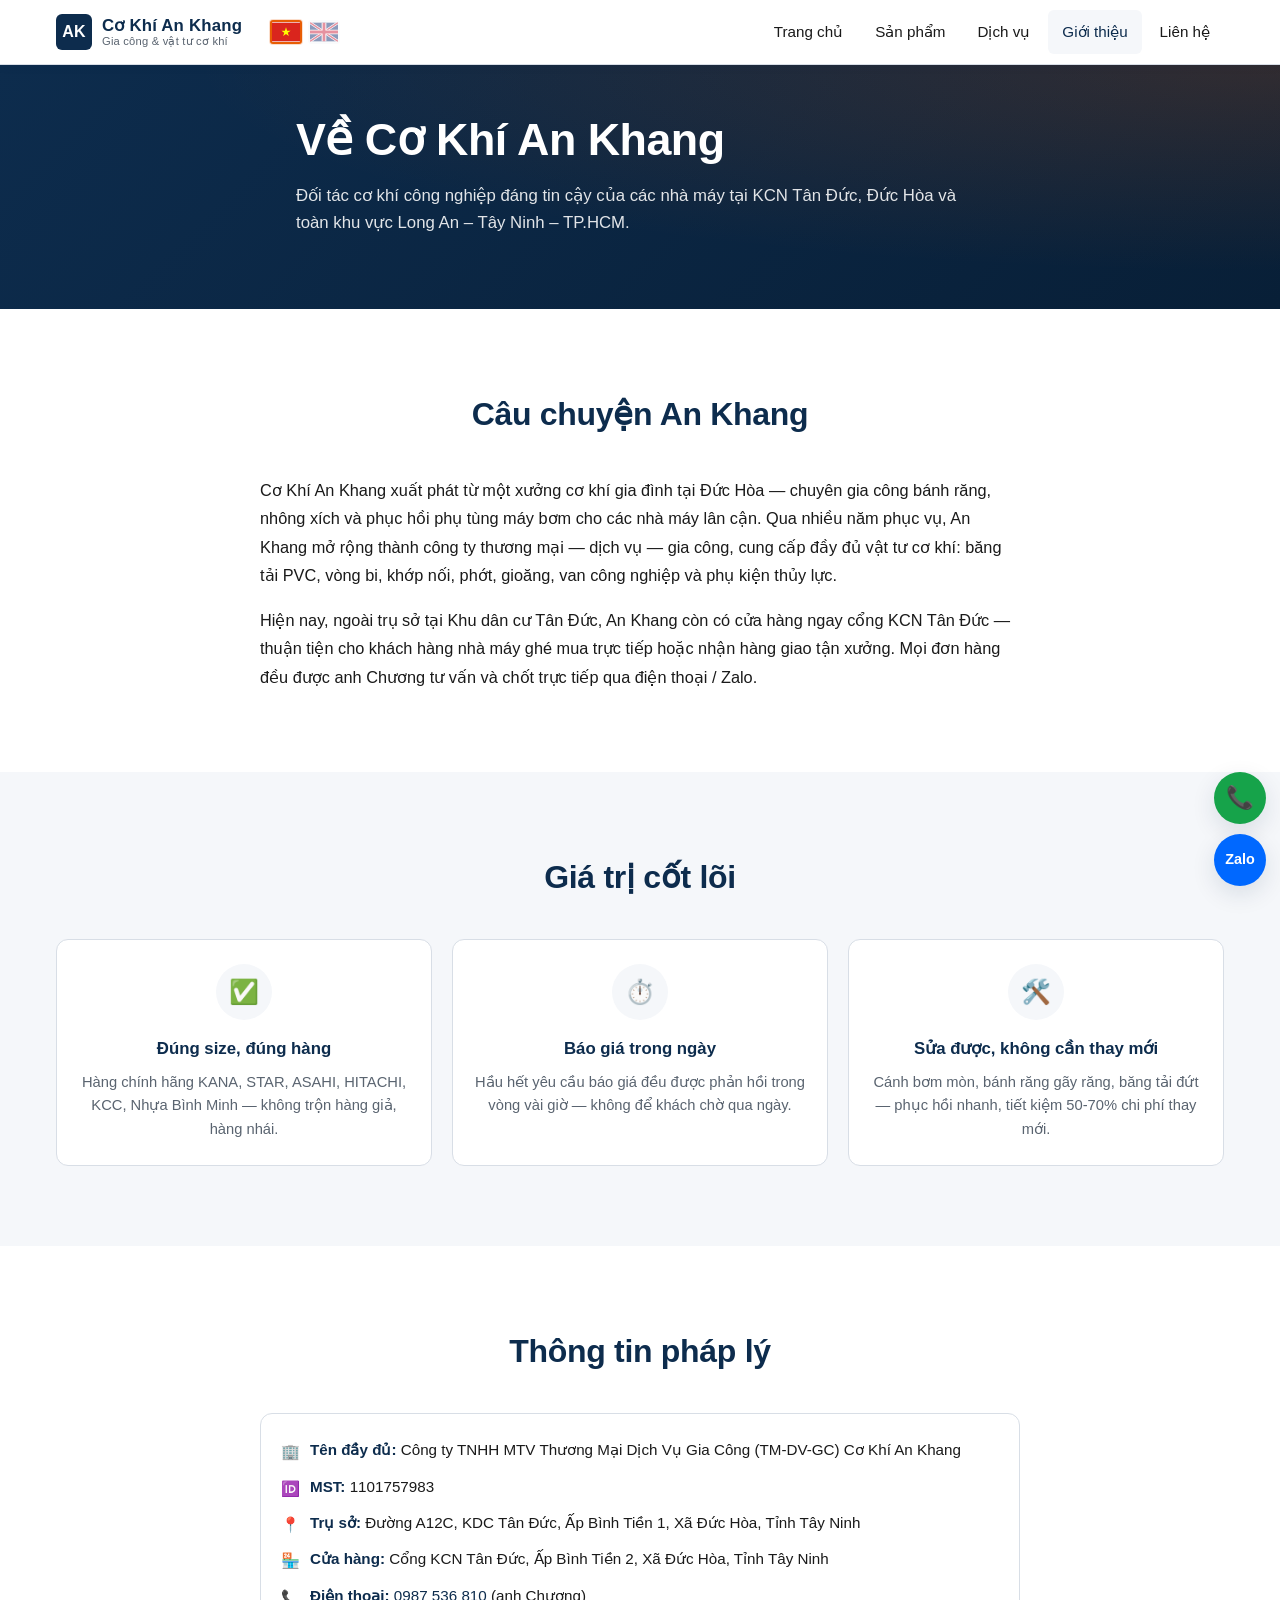
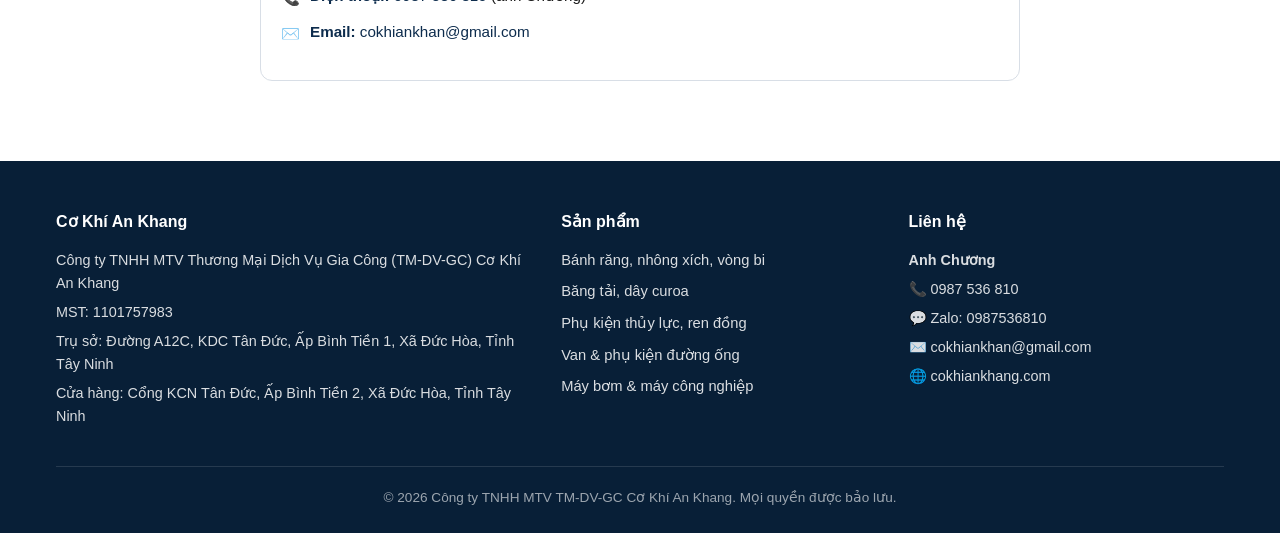
==== about.html @ b1b19499 "Initial commit: Cơ Khí An Khang bilingual industrial website 5 trang HTML (index, products, services" ====
<!DOCTYPE html>
<html lang="vi">
<head>
  <meta charset="UTF-8">
  <meta name="viewport" content="width=device-width, initial-scale=1.0">
  <title>Giới thiệu | Cơ Khí An Khang</title>
  <meta name="description" content="Giới thiệu Công ty TNHH MTV TM-DV-GC Cơ Khí An Khang — chuyên gia công cơ khí công nghiệp và cung cấp vật tư cơ khí, phụ kiện thủy lực tại Đức Hòa, Tây Ninh.">
  <meta property="og:title" content="Giới thiệu | Cơ Khí An Khang">
  <meta property="og:description" content="Công ty Cơ Khí An Khang tại KCN Tân Đức — gia công cơ khí, vật tư công nghiệp, phụ kiện thủy lực, băng tải, máy bơm.">
  <meta property="og:url" content="https://cokhiankhang.com/about.html">
  <link rel="canonical" href="https://cokhiankhang.com/about.html">
  <link rel="stylesheet" href="assets/css/style.css">
</head>
<body>
  <header class="site-header">
    <div class="container header-inner">
      <a href="index.html" class="logo">
        <span class="logo-mark">AK</span>
        <span class="logo-text">
          <span>Cơ Khí An Khang</span>
          <small data-vi="Gia công & vật tư cơ khí" data-en="Machining & industrial supplies">Gia công &amp; vật tư cơ khí</small>
        </span>
      </a>
      <div class="lang-switcher" role="group" aria-label="Chọn ngôn ngữ / Choose language">
        <button class="lang-btn is-active" data-lang="vi" aria-label="Tiếng Việt" aria-pressed="true">
          <svg viewBox="0 0 30 20" xmlns="http://www.w3.org/2000/svg" aria-hidden="true">
            <rect width="30" height="20" fill="#da251d"/>
            <polygon points="15,5 16.18,8.55 19.94,8.55 16.88,10.76 18.06,14.32 15,12.12 11.94,14.32 13.12,10.76 10.06,8.55 13.82,8.55" fill="#ffff00"/>
          </svg>
        </button>
        <button class="lang-btn" data-lang="en" aria-label="English" aria-pressed="false">
          <svg viewBox="0 0 30 20" xmlns="http://www.w3.org/2000/svg" aria-hidden="true">
            <rect width="30" height="20" fill="#012169"/>
            <path d="M0,0 L30,20 M30,0 L0,20" stroke="#fff" stroke-width="3"/>
            <path d="M0,0 L30,20 M30,0 L0,20" stroke="#c8102e" stroke-width="1.5"/>
            <path d="M15,0 V20 M0,10 H30" stroke="#fff" stroke-width="5"/>
            <path d="M15,0 V20 M0,10 H30" stroke="#c8102e" stroke-width="3"/>
          </svg>
        </button>
      </div>
      <button class="nav-toggle" aria-label="Mở menu" aria-expanded="false"><span></span></button>
      <nav class="main-nav" aria-label="Điều hướng chính">
        <ul>
          <li><a href="index.html"    data-vi="Trang chủ"   data-en="Home">Trang chủ</a></li>
          <li><a href="products.html" data-vi="Sản phẩm"    data-en="Products">Sản phẩm</a></li>
          <li><a href="services.html" data-vi="Dịch vụ"     data-en="Services">Dịch vụ</a></li>
          <li><a href="about.html"    data-vi="Giới thiệu"  data-en="About">Giới thiệu</a></li>
          <li><a href="contact.html"  data-vi="Liên hệ"     data-en="Contact">Liên hệ</a></li>
        </ul>
      </nav>
    </div>
  </header>

  <main>
    <section class="hero" style="padding:48px 0">
      <div class="container hero-content">
        <h1 data-vi="Về Cơ Khí An Khang" data-en="About Cơ Khí An Khang">Về Cơ Khí An Khang</h1>
        <p data-vi="Đối tác cơ khí công nghiệp đáng tin cậy của các nhà máy tại KCN Tân Đức, Đức Hòa và toàn khu vực Long An – Tây Ninh – TP.HCM." data-en="A trusted industrial-mechanical partner for factories at Tân Đức Industrial Zone, Đức Hòa, and across Long An – Tây Ninh – Ho Chi Minh City.">
          Đối tác cơ khí công nghiệp đáng tin cậy của các nhà máy tại KCN Tân Đức, Đức Hòa và toàn khu vực Long An – Tây Ninh – TP.HCM.
        </p>
      </div>
    </section>

    <section>
      <div class="container">
        <div class="section-head">
          <h2 data-vi="Câu chuyện An Khang" data-en="Our story">Câu chuyện An Khang</h2>
        </div>
        <div style="max-width:760px; margin:0 auto; font-size:1.02rem; line-height:1.75">
          <p data-vi="Cơ Khí An Khang xuất phát từ một xưởng cơ khí gia đình tại Đức Hòa — chuyên gia công bánh răng, nhông xích và phục hồi phụ tùng máy bơm cho các nhà máy lân cận. Qua nhiều năm phục vụ, An Khang mở rộng thành công ty thương mại — dịch vụ — gia công, cung cấp đầy đủ vật tư cơ khí: băng tải PVC, vòng bi, khớp nối, phớt, gioăng, van công nghiệp và phụ kiện thủy lực." data-en="Cơ Khí An Khang began as a family workshop in Đức Hòa, machining gears, sprockets and rebuilding pump parts for nearby factories. Over the years it grew into a trade-service-machining company, supplying a full range of mechanical materials: PVC belts, bearings, couplings, seals, gaskets, industrial valves and hydraulic fittings.">
            Cơ Khí An Khang xuất phát từ một xưởng cơ khí gia đình tại Đức Hòa — chuyên gia công bánh răng, nhông xích và phục hồi phụ tùng máy bơm cho các nhà máy lân cận. Qua nhiều năm phục vụ, An Khang mở rộng thành công ty thương mại — dịch vụ — gia công, cung cấp đầy đủ vật tư cơ khí: băng tải PVC, vòng bi, khớp nối, phớt, gioăng, van công nghiệp và phụ kiện thủy lực.
          </p>
          <p class="mt-2" data-vi="Hiện nay, ngoài trụ sở tại Khu dân cư Tân Đức, An Khang còn có cửa hàng ngay cổng KCN Tân Đức — thuận tiện cho khách hàng nhà máy ghé mua trực tiếp hoặc nhận hàng giao tận xưởng. Mọi đơn hàng đều được anh Chương tư vấn và chốt trực tiếp qua điện thoại / Zalo." data-en="Today, beyond our headquarters in the Tân Đức Residential Area, An Khang also operates a shop right at the gate of Tân Đức Industrial Zone — convenient for factory customers to walk in or receive on-site delivery. All orders are advised and confirmed directly by Mr. Chương via phone or Zalo.">
            Hiện nay, ngoài trụ sở tại Khu dân cư Tân Đức, An Khang còn có cửa hàng ngay cổng KCN Tân Đức — thuận tiện cho khách hàng nhà máy ghé mua trực tiếp hoặc nhận hàng giao tận xưởng. Mọi đơn hàng đều được anh Chương tư vấn và chốt trực tiếp qua điện thoại / Zalo.
          </p>
        </div>
      </div>
    </section>

    <section class="alt">
      <div class="container">
        <div class="section-head">
          <h2 data-vi="Giá trị cốt lõi" data-en="Core values">Giá trị cốt lõi</h2>
        </div>
        <div class="feature-grid">
          <div class="feature">
            <div class="feature-icon">✅</div>
            <h3 data-vi="Đúng size, đúng hàng" data-en="Right part, right size">Đúng size, đúng hàng</h3>
            <p data-vi="Hàng chính hãng KANA, STAR, ASAHI, HITACHI, KCC, Nhựa Bình Minh — không trộn hàng giả, hàng nhái." data-en="Genuine KANA, STAR, ASAHI, HITACHI, KCC, Bình Minh Plastic — never mixed with counterfeits.">Hàng chính hãng KANA, STAR, ASAHI, HITACHI, KCC, Nhựa Bình Minh — không trộn hàng giả, hàng nhái.</p>
          </div>
          <div class="feature">
            <div class="feature-icon">⏱️</div>
            <h3 data-vi="Báo giá trong ngày" data-en="Same-day quotes">Báo giá trong ngày</h3>
            <p data-vi="Hầu hết yêu cầu báo giá đều được phản hồi trong vòng vài giờ — không để khách chờ qua ngày." data-en="Most quotes are returned within hours — we never make customers wait overnight.">Hầu hết yêu cầu báo giá đều được phản hồi trong vòng vài giờ — không để khách chờ qua ngày.</p>
          </div>
          <div class="feature">
            <div class="feature-icon">🛠️</div>
            <h3 data-vi="Sửa được, không cần thay mới" data-en="Repair before replace">Sửa được, không cần thay mới</h3>
            <p data-vi="Cánh bơm mòn, bánh răng gãy răng, băng tải đứt — phục hồi nhanh, tiết kiệm 50-70% chi phí thay mới." data-en="Worn impellers, broken gears, torn belts — quick rebuild saves 50-70% vs. buying new.">Cánh bơm mòn, bánh răng gãy răng, băng tải đứt — phục hồi nhanh, tiết kiệm 50-70% chi phí thay mới.</p>
          </div>
        </div>
      </div>
    </section>

    <section>
      <div class="container">
        <div class="section-head">
          <h2 data-vi="Thông tin pháp lý" data-en="Legal information">Thông tin pháp lý</h2>
        </div>
        <div class="contact-card" style="max-width:760px; margin:0 auto">
          <div class="meta"><span class="icon">🏢</span><span><strong data-vi="Tên đầy đủ:" data-en="Full name:">Tên đầy đủ:</strong> Công ty TNHH MTV Thương Mại Dịch Vụ Gia Công (TM-DV-GC) Cơ Khí An Khang</span></div>
          <div class="meta"><span class="icon">🆔</span><span><strong>MST:</strong> 1101757983</span></div>
          <div class="meta"><span class="icon">📍</span><span><strong data-vi="Trụ sở:" data-en="Headquarters:">Trụ sở:</strong> <span data-vi="Đường A12C, KDC Tân Đức, Ấp Bình Tiền 1, Xã Đức Hòa, Tỉnh Tây Ninh" data-en="A12C St, Tân Đức Residential Area, Hamlet Bình Tiền 1, Đức Hòa Commune, Tây Ninh Province">Đường A12C, KDC Tân Đức, Ấp Bình Tiền 1, Xã Đức Hòa, Tỉnh Tây Ninh</span></span></div>
          <div class="meta"><span class="icon">🏪</span><span><strong data-vi="Cửa hàng:" data-en="Shop:">Cửa hàng:</strong> <span data-vi="Cổng KCN Tân Đức, Ấp Bình Tiền 2, Xã Đức Hòa, Tỉnh Tây Ninh" data-en="Tân Đức IZ gate, Hamlet Bình Tiền 2, Đức Hòa Commune, Tây Ninh Province">Cổng KCN Tân Đức, Ấp Bình Tiền 2, Xã Đức Hòa, Tỉnh Tây Ninh</span></span></div>
          <div class="meta"><span class="icon">📞</span><span><strong data-vi="Điện thoại:" data-en="Phone:">Điện thoại:</strong> <a href="tel:+84987536810">0987 536 810</a> (<span data-vi="anh Chương" data-en="Mr. Chương">anh Chương</span>)</span></div>
          <div class="meta"><span class="icon">✉️</span><span><strong>Email:</strong> <a href="mailto:cokhiankhan@gmail.com">cokhiankhan@gmail.com</a></span></div>
        </div>
      </div>
    </section>
  </main>

  <footer class="site-footer">
    <div class="container">
      <div class="footer-grid">
        <div>
          <h4>Cơ Khí An Khang</h4>
          <span class="meta">Công ty TNHH MTV Thương Mại Dịch Vụ Gia Công (TM-DV-GC) Cơ Khí An Khang</span>
          <span class="meta">MST: 1101757983</span>
          <span class="meta" data-vi="Trụ sở: Đường A12C, KDC Tân Đức, Ấp Bình Tiền 1, Xã Đức Hòa, Tỉnh Tây Ninh" data-en="HQ: A12C St, Tân Đức Residential Area, Hamlet Bình Tiền 1, Đức Hòa, Tây Ninh">Trụ sở: Đường A12C, KDC Tân Đức, Ấp Bình Tiền 1, Xã Đức Hòa, Tỉnh Tây Ninh</span>
          <span class="meta" data-vi="Cửa hàng: Cổng KCN Tân Đức, Ấp Bình Tiền 2, Xã Đức Hòa, Tỉnh Tây Ninh" data-en="Shop: Tân Đức Industrial Zone gate, Hamlet Bình Tiền 2, Đức Hòa, Tây Ninh">Cửa hàng: Cổng KCN Tân Đức, Ấp Bình Tiền 2, Xã Đức Hòa, Tỉnh Tây Ninh</span>
        </div>
        <div>
          <h4 data-vi="Sản phẩm" data-en="Products">Sản phẩm</h4>
          <ul>
            <li><a href="products.html?cat=transmission" data-vi="Bánh răng, nhông xích, vòng bi" data-en="Gears, sprockets, bearings">Bánh răng, nhông xích, vòng bi</a></li>
            <li><a href="products.html?cat=belts" data-vi="Băng tải, dây curoa" data-en="Conveyor belts">Băng tải, dây curoa</a></li>
            <li><a href="products.html?cat=hydraulic" data-vi="Phụ kiện thủy lực, ren đồng" data-en="Hydraulic fittings">Phụ kiện thủy lực, ren đồng</a></li>
            <li><a href="products.html?cat=valves" data-vi="Van & phụ kiện đường ống" data-en="Valves & pipe fittings">Van &amp; phụ kiện đường ống</a></li>
            <li><a href="products.html?cat=machinery" data-vi="Máy bơm & máy công nghiệp" data-en="Pumps & machinery">Máy bơm &amp; máy công nghiệp</a></li>
          </ul>
        </div>
        <div>
          <h4 data-vi="Liên hệ" data-en="Contact">Liên hệ</h4>
          <span class="meta"><strong data-vi="Anh Chương" data-en="Mr. Chương">Anh Chương</strong></span>
          <span class="meta">📞 <a href="tel:+84987536810">0987 536 810</a></span>
          <span class="meta">💬 <a href="https://zalo.me/0987536810" target="_blank" rel="noopener">Zalo: 0987536810</a></span>
          <span class="meta">✉️ <a href="mailto:cokhiankhan@gmail.com">cokhiankhan@gmail.com</a></span>
          <span class="meta">🌐 <a href="https://cokhiankhang.com">cokhiankhang.com</a></span>
        </div>
      </div>
      <div class="footer-bottom">
        <span data-vi="© 2026 Công ty TNHH MTV TM-DV-GC Cơ Khí An Khang. Mọi quyền được bảo lưu." data-en="© 2026 An Khang Mechanical Co., Ltd. All rights reserved.">© 2026 Công ty TNHH MTV TM-DV-GC Cơ Khí An Khang. Mọi quyền được bảo lưu.</span>
      </div>
    </div>
  </footer>

  <div class="float-contact">
    <a class="phone" href="tel:+84987536810" aria-label="Gọi điện thoại">📞</a>
    <a class="zalo" href="https://zalo.me/0987536810" target="_blank" rel="noopener" aria-label="Chat Zalo">Zalo</a>
  </div>

  <script src="assets/js/products.js"></script>
  <script src="assets/js/i18n.js"></script>
  <script src="assets/js/main.js"></script>
</body>
</html>
---- assets/css/style.css ----
/* ========================================
   Cơ Khí An Khang — Global stylesheet
   Mobile-first. Test from 360px → desktop.
   ======================================== */

:root {
  --c-primary: #0d2c4d;
  --c-primary-dark: #081f37;
  --c-primary-light: #1e4a78;
  --c-accent: #e85d04;
  --c-accent-dark: #c14a02;
  --c-text: #1a1a1a;
  --c-text-muted: #5a6470;
  --c-bg: #ffffff;
  --c-bg-alt: #f5f7fa;
  --c-border: #d8dee6;
  --c-shadow: 0 2px 8px rgba(13, 44, 77, 0.08);
  --c-shadow-lg: 0 8px 24px rgba(13, 44, 77, 0.12);
  --radius: 6px;
  --radius-lg: 12px;
  --container: 1200px;
  --header-h: 64px;
}

* { box-sizing: border-box; margin: 0; padding: 0; }

html { scroll-behavior: smooth; }

body {
  font-family: -apple-system, BlinkMacSystemFont, "Segoe UI", Roboto, "Helvetica Neue", Arial, sans-serif;
  font-size: 16px;
  line-height: 1.6;
  color: var(--c-text);
  background: var(--c-bg);
  -webkit-font-smoothing: antialiased;
}

img { max-width: 100%; height: auto; display: block; }
a { color: var(--c-primary); text-decoration: none; }
a:hover { color: var(--c-accent); }
button { cursor: pointer; font: inherit; border: none; background: none; }

.container {
  max-width: var(--container);
  margin: 0 auto;
  padding: 0 16px;
}

/* ========== Header ========== */
.site-header {
  position: sticky;
  top: 0;
  z-index: 100;
  background: var(--c-bg);
  border-bottom: 1px solid var(--c-border);
  box-shadow: var(--c-shadow);
}

.header-inner {
  display: flex;
  align-items: center;
  justify-content: space-between;
  height: var(--header-h);
  gap: 12px;
}

.logo {
  display: flex;
  align-items: center;
  gap: 10px;
  color: var(--c-primary);
  font-weight: 700;
  font-size: 1.05rem;
  letter-spacing: 0.2px;
}

.logo-mark {
  width: 36px;
  height: 36px;
  background: var(--c-primary);
  color: #fff;
  border-radius: var(--radius);
  display: grid;
  place-items: center;
  font-weight: 800;
  font-size: 1rem;
  flex-shrink: 0;
}

.logo-text { display: flex; flex-direction: column; line-height: 1.1; }
.logo-text small { font-size: 0.7rem; font-weight: 500; color: var(--c-text-muted); }

/* Mobile nav toggle */
.nav-toggle {
  display: block;
  width: 40px;
  height: 40px;
  position: relative;
  z-index: 110;
}
.nav-toggle span,
.nav-toggle span::before,
.nav-toggle span::after {
  position: absolute;
  display: block;
  width: 22px;
  height: 2px;
  background: var(--c-primary);
  transition: transform 0.2s ease, opacity 0.2s ease;
}
.nav-toggle span { left: 9px; top: 50%; transform: translateY(-50%); }
.nav-toggle span::before { content: ""; top: -7px; }
.nav-toggle span::after  { content: ""; top:  7px; }
.nav-toggle.is-open span { background: transparent; }
.nav-toggle.is-open span::before { transform: rotate(45deg) translate(5px, 5px); }
.nav-toggle.is-open span::after  { transform: rotate(-45deg) translate(5px, -5px); }

.main-nav {
  position: fixed;
  inset: var(--header-h) 0 0 0;
  background: var(--c-bg);
  padding: 24px 16px;
  transform: translateY(-100%);
  transition: transform 0.25s ease;
  border-bottom: 1px solid var(--c-border);
  overflow-y: auto;
}
.main-nav.is-open { transform: translateY(0); }

.main-nav ul { list-style: none; display: flex; flex-direction: column; gap: 4px; }
.main-nav a {
  display: block;
  padding: 12px 14px;
  border-radius: var(--radius);
  color: var(--c-text);
  font-weight: 500;
}
.main-nav a:hover, .main-nav a.is-active {
  background: var(--c-bg-alt);
  color: var(--c-primary);
}

/* Language switcher (2 flags) */
.lang-switcher {
  display: flex;
  align-items: center;
  gap: 6px;
  margin-left: auto;
  margin-right: 8px;
}
.lang-btn {
  width: 32px;
  height: 24px;
  border-radius: 3px;
  overflow: hidden;
  opacity: 0.45;
  transition: opacity 0.2s ease, transform 0.15s ease, box-shadow 0.2s ease;
  border: 2px solid transparent;
  padding: 0;
  background: var(--c-bg-alt);
  display: grid;
  place-items: center;
}
.lang-btn:hover { opacity: 0.85; transform: scale(1.05); }
.lang-btn.is-active {
  opacity: 1;
  border-color: var(--c-accent);
  box-shadow: 0 0 0 1px rgba(232, 93, 4, 0.2);
}
.lang-btn svg { width: 100%; height: 100%; display: block; }

/* ========== Hero ========== */
.hero {
  background: linear-gradient(135deg, var(--c-primary) 0%, var(--c-primary-dark) 100%);
  color: #fff;
  padding: 56px 0 64px;
  position: relative;
  overflow: hidden;
}
.hero::before {
  content: "";
  position: absolute;
  inset: 0;
  background: radial-gradient(ellipse at top right, rgba(232, 93, 4, 0.18), transparent 60%);
  pointer-events: none;
}
.hero-content { position: relative; max-width: 720px; }
.hero h1 {
  font-size: 1.85rem;
  line-height: 1.2;
  margin-bottom: 16px;
  font-weight: 800;
  letter-spacing: -0.5px;
}
.hero p {
  font-size: 1.05rem;
  color: rgba(255, 255, 255, 0.88);
  margin-bottom: 24px;
}
.hero-cta { display: flex; flex-wrap: wrap; gap: 12px; }

/* ========== Buttons ========== */
.btn {
  display: inline-flex;
  align-items: center;
  justify-content: center;
  gap: 8px;
  padding: 12px 22px;
  border-radius: var(--radius);
  font-weight: 600;
  font-size: 0.95rem;
  text-align: center;
  transition: transform 0.15s ease, box-shadow 0.2s ease, background 0.2s ease;
  border: 2px solid transparent;
  cursor: pointer;
}
.btn-primary {
  background: var(--c-accent);
  color: #fff;
}
.btn-primary:hover {
  background: var(--c-accent-dark);
  color: #fff;
  transform: translateY(-1px);
  box-shadow: var(--c-shadow-lg);
}
.btn-outline {
  background: transparent;
  color: #fff;
  border-color: rgba(255,255,255,0.4);
}
.btn-outline:hover {
  background: rgba(255,255,255,0.1);
  color: #fff;
  border-color: #fff;
}
.btn-secondary {
  background: var(--c-bg-alt);
  color: var(--c-primary);
  border-color: var(--c-border);
}
.btn-secondary:hover {
  background: var(--c-primary);
  color: #fff;
  border-color: var(--c-primary);
}
.btn-block { width: 100%; }

/* ========== Sections ========== */
section { padding: 56px 0; }
section.alt { background: var(--c-bg-alt); }

.section-head { text-align: center; margin-bottom: 36px; }
.section-head h2 {
  font-size: 1.6rem;
  color: var(--c-primary);
  margin-bottom: 8px;
  font-weight: 800;
  letter-spacing: -0.3px;
}
.section-head p { color: var(--c-text-muted); max-width: 640px; margin: 0 auto; }

/* ========== Service cards ========== */
.feature-grid {
  display: grid;
  gap: 20px;
  grid-template-columns: 1fr;
}
.feature {
  background: var(--c-bg);
  border: 1px solid var(--c-border);
  border-radius: var(--radius-lg);
  padding: 24px 20px;
  text-align: center;
  transition: transform 0.2s ease, box-shadow 0.2s ease, border-color 0.2s ease;
}
.feature:hover {
  transform: translateY(-3px);
  box-shadow: var(--c-shadow-lg);
  border-color: var(--c-primary-light);
}
.feature-icon {
  width: 56px;
  height: 56px;
  margin: 0 auto 16px;
  background: var(--c-bg-alt);
  border-radius: 50%;
  display: grid;
  place-items: center;
  color: var(--c-accent);
  font-size: 1.5rem;
}
.feature h3 {
  font-size: 1.05rem;
  margin-bottom: 8px;
  color: var(--c-primary);
}
.feature p { color: var(--c-text-muted); font-size: 0.92rem; }

/* ========== Category chips ========== */
.category-tabs {
  display: flex;
  flex-wrap: wrap;
  gap: 8px;
  justify-content: center;
  margin-bottom: 28px;
}
.category-tab {
  padding: 8px 16px;
  border-radius: 999px;
  background: var(--c-bg-alt);
  color: var(--c-text-muted);
  font-size: 0.9rem;
  font-weight: 600;
  border: 1px solid var(--c-border);
  transition: all 0.15s ease;
}
.category-tab:hover { color: var(--c-primary); border-color: var(--c-primary-light); }
.category-tab.is-active {
  background: var(--c-primary);
  color: #fff;
  border-color: var(--c-primary);
}

/* ========== Product grid ========== */
.product-grid {
  display: grid;
  gap: 16px;
  grid-template-columns: repeat(2, 1fr);
}

.product-card {
  background: var(--c-bg);
  border: 1px solid var(--c-border);
  border-radius: var(--radius);
  overflow: hidden;
  transition: transform 0.2s ease, box-shadow 0.2s ease;
  display: flex;
  flex-direction: column;
}
.product-card:hover {
  transform: translateY(-2px);
  box-shadow: var(--c-shadow-lg);
}
.product-img {
  aspect-ratio: 4 / 3;
  background: var(--c-bg-alt);
  overflow: hidden;
}
.product-img img {
  width: 100%;
  height: 100%;
  object-fit: cover;
  transition: transform 0.4s ease;
}
.product-card:hover .product-img img { transform: scale(1.04); }
.product-body { padding: 12px; flex: 1; display: flex; flex-direction: column; gap: 6px; }
.product-cat {
  font-size: 0.7rem;
  font-weight: 700;
  color: var(--c-accent);
  text-transform: uppercase;
  letter-spacing: 0.5px;
}
.product-name {
  font-size: 0.92rem;
  font-weight: 600;
  color: var(--c-primary);
  line-height: 1.3;
}
.product-card .btn {
  margin-top: auto;
  padding: 8px 12px;
  font-size: 0.85rem;
}

/* ========== Contact info / cards ========== */
.contact-grid {
  display: grid;
  gap: 20px;
  grid-template-columns: 1fr;
}
.contact-card {
  background: var(--c-bg);
  border: 1px solid var(--c-border);
  border-radius: var(--radius-lg);
  padding: 24px 20px;
}
.contact-card h3 {
  color: var(--c-primary);
  margin-bottom: 12px;
  font-size: 1.1rem;
}
.contact-card .meta {
  display: flex;
  align-items: flex-start;
  gap: 10px;
  margin-bottom: 10px;
  color: var(--c-text);
  font-size: 0.95rem;
}
.contact-card .meta strong { color: var(--c-primary); }
.contact-card .meta .icon { color: var(--c-accent); flex-shrink: 0; margin-top: 2px; }

/* ========== Form ========== */
.form { display: flex; flex-direction: column; gap: 16px; }
.form-group { display: flex; flex-direction: column; gap: 6px; }
.form-group label {
  font-size: 0.9rem;
  font-weight: 600;
  color: var(--c-primary);
}
.form-group label .req { color: var(--c-accent); }
.form-group input,
.form-group textarea,
.form-group select {
  padding: 12px 14px;
  border: 1px solid var(--c-border);
  border-radius: var(--radius);
  font: inherit;
  background: var(--c-bg);
  color: var(--c-text);
  transition: border-color 0.15s ease, box-shadow 0.15s ease;
}
.form-group input:focus,
.form-group textarea:focus,
.form-group select:focus {
  outline: none;
  border-color: var(--c-primary-light);
  box-shadow: 0 0 0 3px rgba(30, 74, 120, 0.12);
}
.form-group textarea { resize: vertical; min-height: 120px; }
.form .hint { color: var(--c-text-muted); font-size: 0.85rem; }

/* ========== Footer ========== */
.site-footer {
  background: var(--c-primary-dark);
  color: rgba(255,255,255,0.85);
  padding: 48px 0 24px;
  font-size: 0.92rem;
}
.footer-grid {
  display: grid;
  gap: 32px;
  grid-template-columns: 1fr;
  margin-bottom: 32px;
}
.site-footer h4 {
  color: #fff;
  font-size: 1rem;
  margin-bottom: 14px;
  font-weight: 700;
}
.site-footer a { color: rgba(255,255,255,0.85); }
.site-footer a:hover { color: var(--c-accent); }
.site-footer ul { list-style: none; display: flex; flex-direction: column; gap: 8px; }
.site-footer .meta { display: block; margin-bottom: 6px; font-size: 0.9rem; }
.footer-bottom {
  border-top: 1px solid rgba(255,255,255,0.12);
  padding-top: 20px;
  text-align: center;
  font-size: 0.85rem;
  color: rgba(255,255,255,0.6);
}

/* ========== Floating contact ========== */
.float-contact {
  position: fixed;
  right: 14px;
  bottom: 14px;
  display: flex;
  flex-direction: column;
  gap: 10px;
  z-index: 90;
}
.float-contact a {
  width: 52px;
  height: 52px;
  border-radius: 50%;
  display: grid;
  place-items: center;
  color: #fff;
  font-size: 1.4rem;
  box-shadow: var(--c-shadow-lg);
  transition: transform 0.15s ease;
}
.float-contact a:hover { transform: scale(1.08); color: #fff; }
.float-contact .phone { background: #16a34a; }
.float-contact .zalo  { background: #0068ff; font-weight: 800; font-size: 0.9rem; }

/* ========== Utility ========== */
.text-center { text-align: center; }
.mt-2 { margin-top: 16px; }
.mt-4 { margin-top: 32px; }
.lead { font-size: 1.05rem; color: var(--c-text-muted); }

/* ========== Responsive ========== */
@media (min-width: 640px) {
  .hero { padding: 80px 0 96px; }
  .hero h1 { font-size: 2.4rem; }
  .product-grid { grid-template-columns: repeat(3, 1fr); }
  .feature-grid { grid-template-columns: repeat(2, 1fr); }
  .contact-grid { grid-template-columns: repeat(2, 1fr); }
  .footer-grid { grid-template-columns: 1.5fr 1fr 1fr; }
  .section-head h2 { font-size: 2rem; }
  section { padding: 80px 0; }
}

@media (min-width: 900px) {
  .nav-toggle { display: none; }
  .main-nav {
    position: static;
    inset: auto;
    transform: none;
    padding: 0;
    background: transparent;
    border: none;
    overflow: visible;
    flex: 1;
  }
  .main-nav ul {
    flex-direction: row;
    justify-content: flex-end;
    align-items: center;
    gap: 4px;
  }
  .main-nav a { padding: 10px 14px; font-size: 0.95rem; }
  .lang-switcher { margin-left: 16px; margin-right: 0; }
  .hero h1 { font-size: 2.8rem; }
  .product-grid { grid-template-columns: repeat(4, 1fr); }
  .feature-grid { grid-template-columns: repeat(3, 1fr); }
  .contact-form-layout {
    display: grid;
    grid-template-columns: 1fr 1fr;
    gap: 48px;
    align-items: start;
  }
}
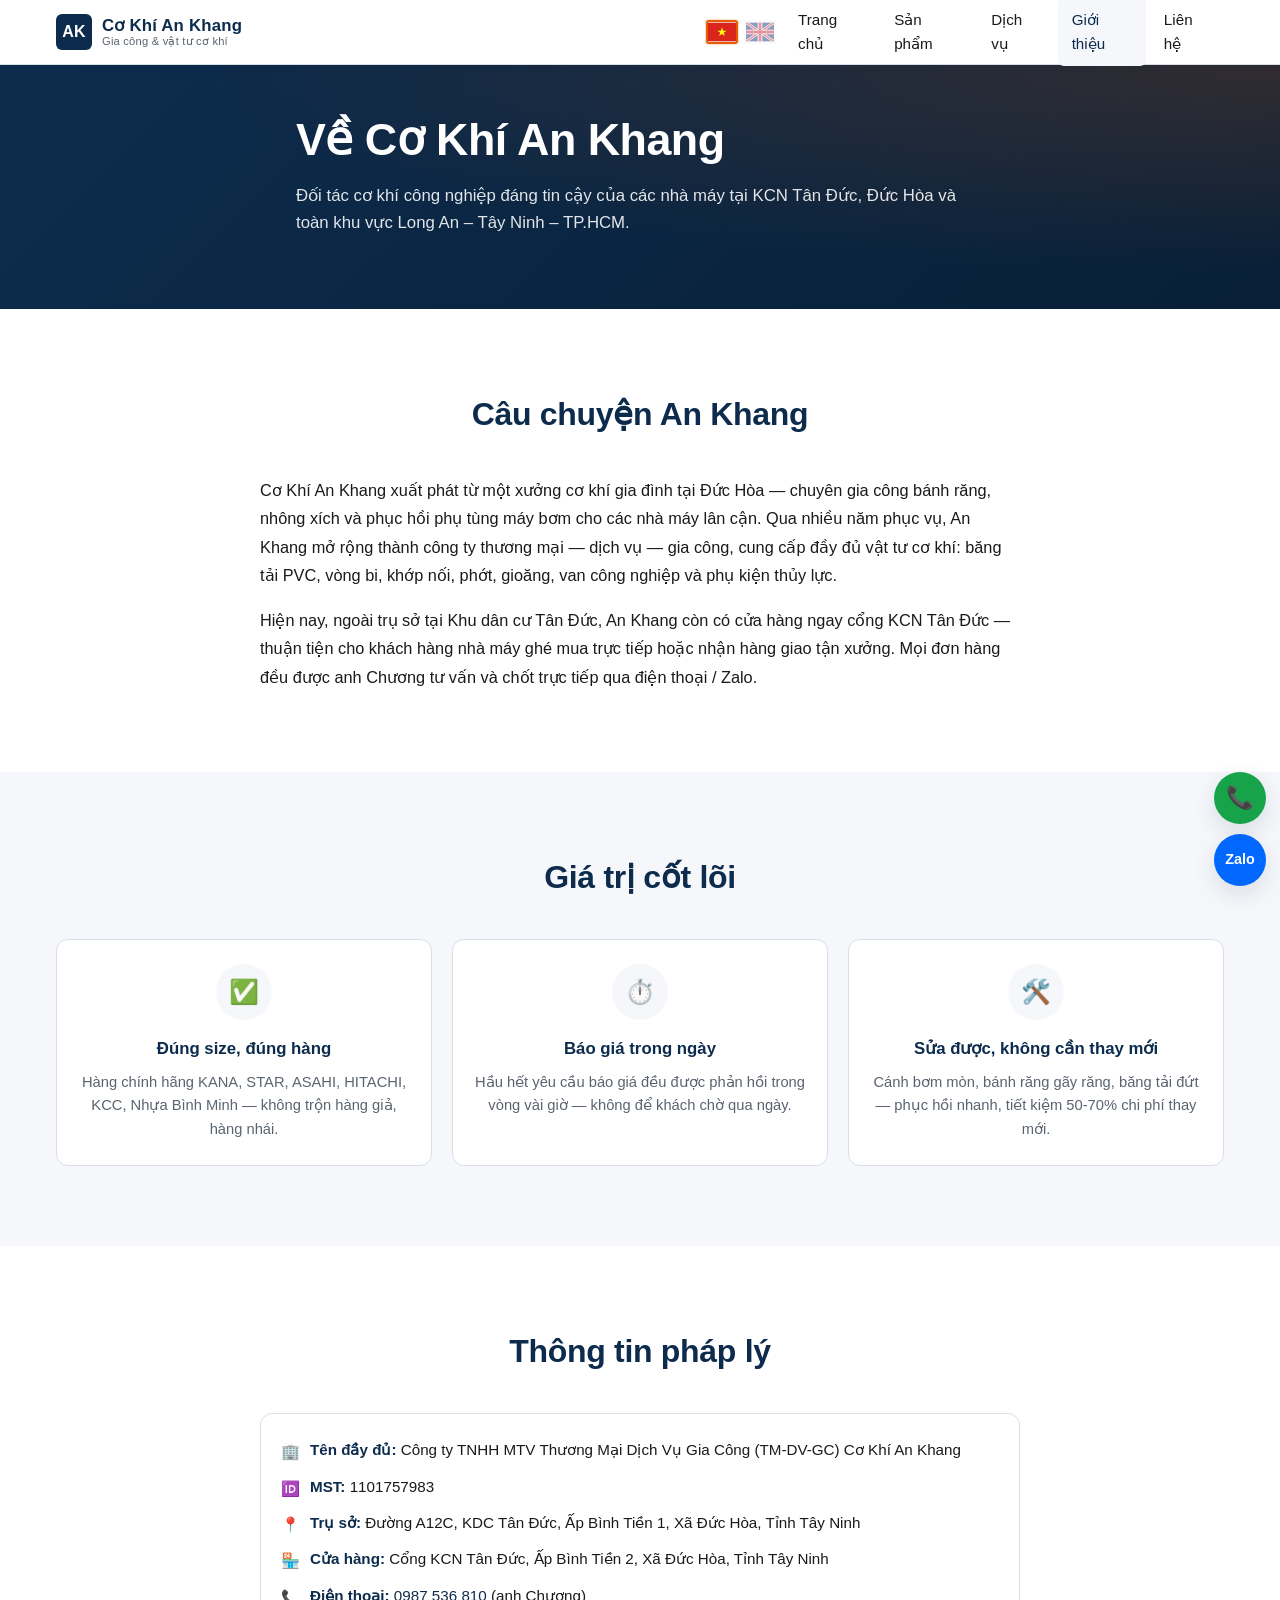
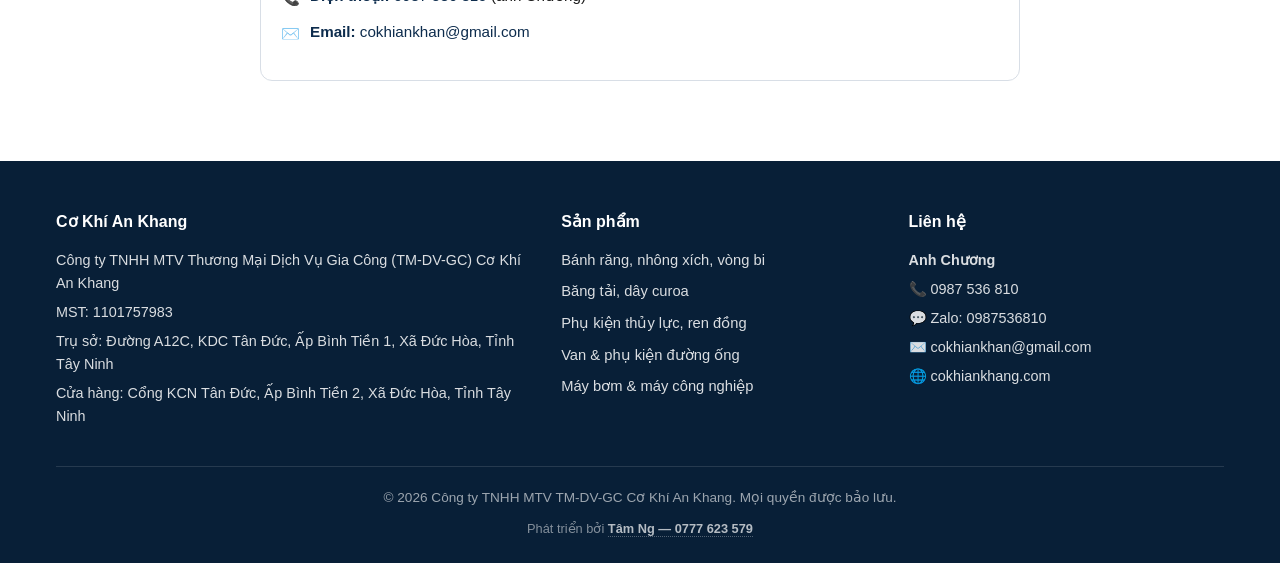
==== commit 06cede47: "Fix mobile header layout + add developer credit in footer - Logo + ngôn ngữ + hamburger giờ hiển thị" ====
--- a/about.html
+++ b/about.html
@@ -150,6 +150,10 @@
       </div>
       <div class="footer-bottom">
         <span data-vi="© 2026 Công ty TNHH MTV TM-DV-GC Cơ Khí An Khang. Mọi quyền được bảo lưu." data-en="© 2026 An Khang Mechanical Co., Ltd. All rights reserved.">© 2026 Công ty TNHH MTV TM-DV-GC Cơ Khí An Khang. Mọi quyền được bảo lưu.</span>
+        <div class="footer-credit">
+          <span data-vi="Phát triển bởi" data-en="Developed by">Phát triển bởi</span>
+          <a href="tel:+84777623579">Tâm Ng — 0777 623 579</a>
+        </div>
       </div>
     </div>
   </footer>
--- a/assets/css/style.css
+++ b/assets/css/style.css
@@ -61,17 +61,22 @@
   align-items: center;
   justify-content: space-between;
   height: var(--header-h);
-  gap: 12px;
+  gap: 8px;
+  flex-wrap: nowrap;
 }
 
 .logo {
   display: flex;
   align-items: center;
-  gap: 10px;
+  gap: 8px;
   color: var(--c-primary);
   font-weight: 700;
-  font-size: 1.05rem;
+  font-size: 0.95rem;
   letter-spacing: 0.2px;
+  flex: 1 1 auto;
+  min-width: 0;
+  overflow: hidden;
+  white-space: nowrap;
 }
 
 .logo-mark {
@@ -87,8 +92,21 @@
   flex-shrink: 0;
 }
 
-.logo-text { display: flex; flex-direction: column; line-height: 1.1; }
-.logo-text small { font-size: 0.7rem; font-weight: 500; color: var(--c-text-muted); }
+.logo-text {
+  display: flex;
+  flex-direction: column;
+  line-height: 1.1;
+  min-width: 0;
+  overflow: hidden;
+  text-overflow: ellipsis;
+}
+.logo-text > span { overflow: hidden; text-overflow: ellipsis; }
+.logo-text small {
+  font-size: 0.7rem;
+  font-weight: 500;
+  color: var(--c-text-muted);
+  display: none; /* ẩn subtitle ở mobile để dành chỗ cho logo + flag */
+}
 
 /* Mobile nav toggle */
 .nav-toggle {
@@ -97,6 +115,7 @@
   height: 40px;
   position: relative;
   z-index: 110;
+  flex-shrink: 0;
 }
 .nav-toggle span,
 .nav-toggle span::before,
@@ -145,8 +164,8 @@
   display: flex;
   align-items: center;
   gap: 6px;
-  margin-left: auto;
-  margin-right: 8px;
+  margin-right: 4px;
+  flex-shrink: 0;
 }
 .lang-btn {
   width: 32px;
@@ -462,6 +481,17 @@
   font-size: 0.85rem;
   color: rgba(255,255,255,0.6);
 }
+.footer-credit {
+  margin-top: 10px;
+  font-size: 0.8rem;
+  color: rgba(255,255,255,0.5);
+}
+.footer-credit a {
+  color: rgba(255,255,255,0.7);
+  font-weight: 600;
+  border-bottom: 1px dotted rgba(255,255,255,0.3);
+}
+.footer-credit a:hover { color: var(--c-accent); border-bottom-color: var(--c-accent); }
 
 /* ========== Floating contact ========== */
 .float-contact {
@@ -504,6 +534,8 @@
   .footer-grid { grid-template-columns: 1.5fr 1fr 1fr; }
   .section-head h2 { font-size: 2rem; }
   section { padding: 80px 0; }
+  .logo { font-size: 1.05rem; gap: 10px; }
+  .logo-text small { display: block; } /* hiện subtitle khi đủ chỗ */
 }
 
 @media (min-width: 900px) {
